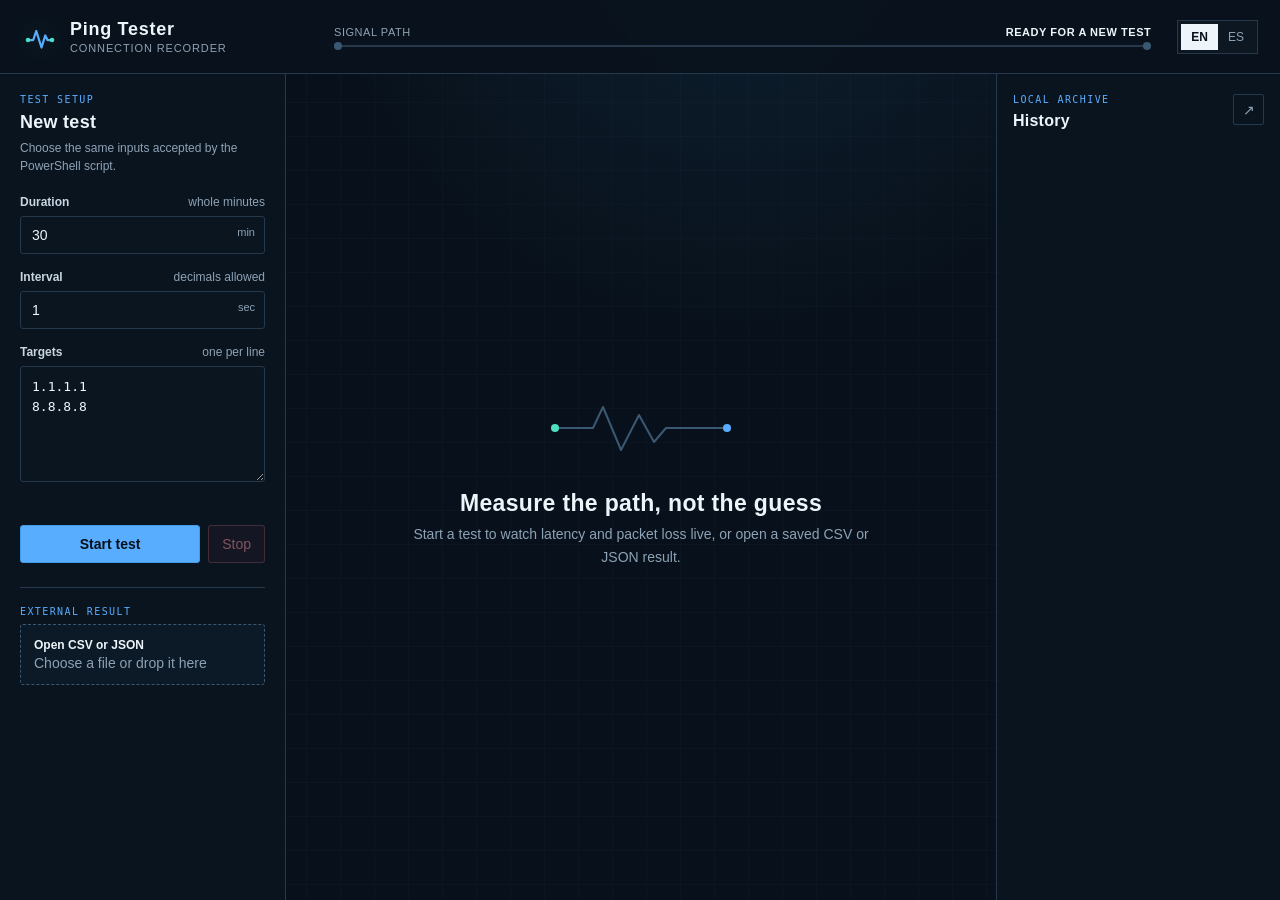
==== src/app.html @ f7e5b570 "feat: add Ping Tester desktop app" ====
<!doctype html>
<html lang="en">
<head>
<meta charset="utf-8">
<meta name="viewport" content="width=device-width,initial-scale=1">
<title>Ping Tester</title>
<style>
:root {
  color-scheme: dark;
  --ink: #08111b;
  --panel: #101c29;
  --panel-2: #142231;
  --line: #26384b;
  --line-hot: #3b5872;
  --text: #edf5fb;
  --muted: #8da2b5;
  --blue: #58adff;
  --cyan: #4fe0c1;
  --coral: #ff7180;
  --amber: #ffc66d;
  --shadow: 0 22px 60px rgba(0, 0, 0, .28);
}
* { box-sizing: border-box; }
[hidden] { display: none !important; }
html, body { height: 100%; }
body {
  margin: 0;
  overflow: hidden;
  background:
    linear-gradient(rgba(88,173,255,.028) 1px, transparent 1px),
    linear-gradient(90deg, rgba(88,173,255,.028) 1px, transparent 1px),
    radial-gradient(circle at 58% -10%, rgba(48,117,167,.16), transparent 34%),
    var(--ink);
  background-size: 34px 34px, 34px 34px, auto, auto;
  color: var(--text);
  font-family: "Segoe UI Variable Text", "Segoe UI", sans-serif;
  font-size: 14px;
}
button, input, textarea, select { font: inherit; }
button { color: inherit; }
button:focus-visible, input:focus-visible, textarea:focus-visible, select:focus-visible {
  outline: 2px solid var(--blue);
  outline-offset: 2px;
}
button:disabled, input:disabled, textarea:disabled, select:disabled { opacity: .48; cursor: not-allowed; }
.app { height: 100%; display: grid; grid-template-rows: 74px minmax(0, 1fr); }
.mast {
  position: relative;
  display: grid;
  grid-template-columns: 286px minmax(300px, 1fr) auto;
  align-items: center;
  gap: 26px;
  padding: 0 22px;
  background: rgba(10, 19, 29, .93);
  border-bottom: 1px solid var(--line);
  backdrop-filter: blur(16px);
  z-index: 10;
}
.brand { display: flex; align-items: center; gap: 12px; min-width: 0; }
.brand-mark { width: 36px; height: 36px; flex: none; filter: drop-shadow(0 0 13px rgba(79,224,193,.18)); }
.brand strong {
  display: block;
  font-family: Bahnschrift, "Segoe UI", sans-serif;
  font-size: 18px;
  font-weight: 620;
  letter-spacing: .04em;
}
.brand small { display: block; margin-top: 2px; color: var(--muted); font-size: 11px; letter-spacing: .08em; text-transform: uppercase; }
.trace-status { min-width: 0; }
.trace-copy { display: flex; justify-content: space-between; gap: 16px; margin-bottom: 7px; color: var(--muted); font-size: 11px; letter-spacing: .05em; text-transform: uppercase; }
.trace-copy strong { color: var(--text); font-weight: 600; white-space: nowrap; overflow: hidden; text-overflow: ellipsis; }
.trace-rail { position: relative; height: 2px; background: var(--line); overflow: visible; }
.trace-rail::before, .trace-rail::after { content: ""; position: absolute; top: -3px; width: 8px; height: 8px; border-radius: 50%; background: var(--line-hot); }
.trace-rail::before { left: 0; } .trace-rail::after { right: 0; }
.trace-pulse { position: absolute; z-index: 1; top: -4px; left: 0; width: 10px; height: 10px; border-radius: 50%; background: var(--cyan); box-shadow: 0 0 0 4px rgba(79,224,193,.12), 0 0 18px var(--cyan); opacity: 0; }
.running .trace-rail { background: linear-gradient(90deg, var(--blue), var(--cyan)); }
.running .trace-pulse { opacity: 1; animation: travel 2.3s cubic-bezier(.4,0,.2,1) infinite; }
.stopping .trace-pulse { background: var(--amber); box-shadow: 0 0 0 4px rgba(255,198,109,.12), 0 0 18px var(--amber); }
@keyframes travel { 0% { left: 0; transform: scale(.72); } 48% { transform: scale(1); } 100% { left: calc(100% - 10px); transform: scale(.72); } }
.language { display: flex; padding: 3px; border: 1px solid var(--line); background: #0c1722; }
.language button { border: 0; padding: 6px 10px; background: transparent; color: var(--muted); cursor: pointer; font-size: 12px; }
.language button.active { color: var(--ink); background: var(--text); font-weight: 700; }
.workspace { min-height: 0; display: grid; grid-template-columns: 286px minmax(480px, 1fr) 284px; }
.sidebar, .history { min-height: 0; overflow-y: auto; background: rgba(11,21,32,.9); }
.sidebar { border-right: 1px solid var(--line); padding: 20px; }
.history { border-left: 1px solid var(--line); padding: 20px 16px; }
.results { min-width: 0; min-height: 0; overflow-y: auto; padding: 24px; scroll-behavior: smooth; }
.eyebrow { margin: 0 0 7px; color: var(--blue); font-family: Consolas, monospace; font-size: 10px; letter-spacing: .14em; text-transform: uppercase; }
h1, h2, h3, p { margin-top: 0; }
h2 { margin-bottom: 6px; font-family: Bahnschrift, "Segoe UI", sans-serif; font-size: 18px; font-weight: 590; letter-spacing: .015em; }
.section-copy { margin-bottom: 20px; color: var(--muted); font-size: 12px; line-height: 1.5; }
.field { display: block; margin-bottom: 16px; }
.field > span { display: flex; justify-content: space-between; margin-bottom: 7px; color: #c8d6e1; font-size: 12px; }
.field em { color: var(--muted); font-style: normal; }
.field input, .field textarea, .filter-select {
  width: 100%; border: 1px solid var(--line); border-radius: 3px; background: #0a1520; color: var(--text); padding: 10px 11px;
}
.field input:hover, .field textarea:hover, .filter-select:hover { border-color: var(--line-hot); }
.field textarea { min-height: 116px; resize: vertical; line-height: 1.55; font-family: Consolas, monospace; font-size: 13px; }
.unit-input { position: relative; }
.unit-input input { padding-right: 58px; }
.unit-input b { position: absolute; right: 10px; top: 10px; color: var(--muted); font-size: 11px; font-weight: 500; pointer-events: none; }
.validation { min-height: 18px; margin: -4px 0 10px; color: var(--coral); font-size: 11px; }
.actions { display: grid; grid-template-columns: 1fr auto; gap: 8px; }
.btn { border: 1px solid var(--line); border-radius: 3px; padding: 10px 13px; background: var(--panel-2); cursor: pointer; transition: border-color .14s, background .14s, transform .14s; }
.btn:hover:not(:disabled) { border-color: var(--line-hot); background: #192b3d; }
.btn:active:not(:disabled) { transform: translateY(1px); }
.btn.primary { border-color: #3f9dec; background: var(--blue); color: #05101a; font-weight: 750; }
.btn.primary:hover:not(:disabled) { background: #76bbff; }
.btn.danger { border-color: rgba(255,113,128,.46); background: rgba(255,113,128,.09); color: #ff9aa5; }
.file-zone { margin-top: 24px; padding-top: 18px; border-top: 1px solid var(--line); }
.file-zone input { display: none; }
.file-drop { display: block; width: 100%; border: 1px dashed var(--line-hot); border-radius: 3px; padding: 13px; background: rgba(88,173,255,.035); color: var(--muted); text-align: left; cursor: pointer; }
.file-drop strong { display: block; margin-bottom: 3px; color: var(--text); font-size: 12px; }
.file-drop.over { border-color: var(--blue); background: rgba(88,173,255,.1); }
.file-drop.disabled { opacity: .45; pointer-events: none; }
.empty { min-height: calc(100vh - 123px); display: grid; place-items: center; text-align: center; }
.empty-inner { max-width: 470px; }
.empty-diagram { width: 190px; height: 72px; margin: 0 auto 24px; color: var(--line-hot); }
.empty h2 { font-size: 23px; }
.empty p { color: var(--muted); line-height: 1.6; }
.dashboard[hidden], .empty[hidden] { display: none; }
.dataset-head { display: flex; align-items: flex-end; justify-content: space-between; gap: 18px; margin-bottom: 18px; }
.dataset-title { min-width: 0; }
.dataset-title h2 { margin: 0; white-space: nowrap; overflow: hidden; text-overflow: ellipsis; }
.dataset-title p { margin: 5px 0 0; color: var(--muted); font-size: 12px; }
.live-badge { flex: none; display: inline-flex; gap: 7px; align-items: center; border: 1px solid rgba(79,224,193,.3); padding: 6px 9px; color: var(--cyan); font: 11px Consolas, monospace; text-transform: uppercase; }
.live-badge i { width: 6px; height: 6px; border-radius: 50%; background: currentColor; box-shadow: 0 0 8px currentColor; }
.metrics { display: grid; grid-template-columns: repeat(7, minmax(96px, 1fr)); border: 1px solid var(--line); background: var(--panel); box-shadow: var(--shadow); }
.metric { min-width: 0; padding: 13px 14px 14px; border-top: 2px solid transparent; border-right: 1px solid var(--line); }
.metric:last-child { border-right: 0; }
.metric.good { border-top-color: var(--cyan); } .metric.bad { border-top-color: var(--coral); }
.metric span { display: block; margin-bottom: 7px; color: var(--muted); font-size: 10px; letter-spacing: .07em; text-transform: uppercase; white-space: nowrap; overflow: hidden; text-overflow: ellipsis; }
.metric strong { display: block; font: 600 19px Bahnschrift, "Segoe UI", sans-serif; white-space: nowrap; }
.panel { margin-top: 16px; border: 1px solid var(--line); background: rgba(16,28,41,.93); box-shadow: var(--shadow); }
.panel-head { min-height: 51px; display: flex; align-items: center; justify-content: space-between; gap: 16px; padding: 10px 14px; border-bottom: 1px solid var(--line); }
.panel-head h3 { margin: 0; font-size: 13px; font-weight: 650; }
.panel-tools { display: flex; gap: 7px; align-items: center; flex-wrap: wrap; justify-content: flex-end; }
.target-filter { border: 1px solid var(--line); border-radius: 2px; padding: 5px 8px; background: transparent; color: var(--muted); cursor: pointer; font-size: 11px; }
.target-filter.active { border-color: var(--target-color, var(--blue)); color: var(--text); box-shadow: inset 0 -2px var(--target-color, var(--blue)); }
.chart-box { position: relative; height: 310px; padding: 12px 12px 8px; }
#chart { width: 100%; height: 100%; display: block; }
.chart-tip { position: absolute; z-index: 3; display: none; pointer-events: none; min-width: 150px; border: 1px solid var(--line-hot); padding: 8px 10px; background: rgba(6,14,22,.96); box-shadow: var(--shadow); font-size: 11px; line-height: 1.55; }
.chart-tip strong { color: var(--text); } .chart-tip .ok { color: var(--cyan); } .chart-tip .fail { color: var(--coral); }
.outage-list { max-height: 220px; overflow: auto; }
.outage-row { display: grid; grid-template-columns: minmax(100px, .9fr) 1.2fr 1.2fr .75fr .6fr; gap: 12px; align-items: center; padding: 9px 14px; border-bottom: 1px solid rgba(38,56,75,.72); font-size: 12px; }
.outage-row:last-child { border-bottom: 0; }
.outage-row.head { position: sticky; top: 0; z-index: 1; background: var(--panel-2); color: var(--muted); font-size: 10px; letter-spacing: .06em; text-transform: uppercase; }
.outage-row .target { font-family: Consolas, monospace; color: var(--coral); }
.no-outages { padding: 18px 14px; color: var(--muted); font-size: 12px; }
.table-filters { display: grid; grid-template-columns: 150px 130px; gap: 8px; }
.filter-select { padding: 6px 8px; font-size: 11px; }
.table-wrap { overflow-x: auto; }
table { width: 100%; border-collapse: collapse; font-size: 12px; }
th { padding: 9px 12px; background: var(--panel-2); color: var(--muted); font-size: 10px; font-weight: 600; letter-spacing: .06em; text-align: left; text-transform: uppercase; white-space: nowrap; }
td { padding: 8px 12px; border-top: 1px solid rgba(38,56,75,.68); white-space: nowrap; }
td.error-cell { max-width: 280px; overflow: hidden; color: #ff9aa5; text-overflow: ellipsis; }
.status-pill { display: inline-flex; align-items: center; gap: 6px; font-size: 10px; font-weight: 700; text-transform: uppercase; }
.status-pill::before { content: ""; width: 6px; height: 6px; border-radius: 50%; background: currentColor; }
.status-pill.ok { color: var(--cyan); } .status-pill.fail { color: var(--coral); }
.pagination { display: flex; align-items: center; justify-content: space-between; padding: 10px 12px; border-top: 1px solid var(--line); color: var(--muted); font-size: 11px; }
.pagination div { display: flex; gap: 6px; }
.pagination button { min-width: 30px; border: 1px solid var(--line); border-radius: 2px; padding: 5px 8px; background: #0a1520; cursor: pointer; }
.history-head { display: flex; align-items: flex-start; justify-content: space-between; gap: 10px; margin-bottom: 14px; }
.history-head h2 { margin: 0; font-size: 16px; }
.icon-btn { width: 31px; height: 31px; display: grid; place-items: center; flex: none; border: 1px solid var(--line); border-radius: 2px; background: transparent; color: var(--muted); cursor: pointer; }
.icon-btn:hover:not(:disabled) { color: var(--text); border-color: var(--line-hot); }
.history-list { display: grid; gap: 8px; }
.history-empty { padding: 24px 9px; border-top: 1px solid var(--line); color: var(--muted); font-size: 12px; line-height: 1.6; }
.history-item { position: relative; width: 100%; border: 1px solid var(--line); border-radius: 3px; padding: 11px 36px 11px 11px; background: rgba(16,28,41,.72); color: inherit; text-align: left; cursor: pointer; }
.history-item:hover:not(:disabled) { border-color: var(--line-hot); background: var(--panel-2); }
.history-item.active { border-color: var(--blue); box-shadow: inset 2px 0 var(--blue); }
.history-item time { display: block; margin-bottom: 7px; font: 12px Consolas, monospace; color: var(--text); }
.history-meta { display: flex; align-items: center; gap: 7px; color: var(--muted); font-size: 10px; }
.run-state { display: inline-flex; align-items: center; gap: 5px; }
.run-state::before { content: ""; width: 6px; height: 6px; border-radius: 50%; background: var(--cyan); }
.run-state.stopped::before { background: var(--amber); } .run-state.incomplete::before { background: var(--coral); }
.delete-run { position: absolute; right: 7px; top: 8px; width: 25px; height: 25px; display: grid; place-items: center; border: 0; background: transparent; color: #71889b; cursor: pointer; }
.delete-run:hover:not(:disabled) { color: var(--coral); }
.toast { position: fixed; z-index: 30; right: 18px; bottom: 18px; max-width: 430px; border: 1px solid var(--line-hot); border-left: 3px solid var(--blue); padding: 11px 14px; background: #0b1722; box-shadow: var(--shadow); transform: translateY(16px); opacity: 0; pointer-events: none; transition: .18s; }
.toast.show { transform: translateY(0); opacity: 1; } .toast.error { border-left-color: var(--coral); }
@media (max-width: 1220px) {
  .workspace { grid-template-columns: 272px minmax(440px, 1fr) 250px; }
  .metrics { grid-template-columns: repeat(4, 1fr); }
  .metric:nth-child(4) { border-right: 0; } .metric:nth-child(-n+4) { border-bottom: 1px solid var(--line); }
}
@media (max-width: 1020px) {
  body { overflow: auto; }
  .app { height: auto; min-height: 100%; }
  .mast { grid-template-columns: 250px 1fr auto; }
  .workspace { grid-template-columns: 265px minmax(0, 1fr); }
  .history { grid-column: 1 / -1; border-left: 0; border-top: 1px solid var(--line); overflow: visible; }
  .history-list { grid-template-columns: repeat(auto-fill, minmax(210px, 1fr)); }
  .results, .sidebar { overflow: visible; }
}
@media (prefers-reduced-motion: reduce) { *, *::before, *::after { animation-duration: .001ms !important; animation-iteration-count: 1 !important; scroll-behavior: auto !important; transition-duration: .001ms !important; } }
</style>
</head>
<body>
<div class="app" id="app">
  <header class="mast">
    <div class="brand">
      <svg class="brand-mark" viewBox="0 0 48 48" aria-hidden="true">
        <path d="M8 28h7l4-12 7 22 5-16 3 6h6" fill="none" stroke="#58adff" stroke-width="3" stroke-linecap="round" stroke-linejoin="round"/>
        <circle cx="8" cy="28" r="3" fill="#4fe0c1"/><circle cx="40" cy="28" r="3" fill="#4fe0c1"/>
      </svg>
      <div><strong>Ping Tester</strong><small data-i18n="brandTag">Connection recorder</small></div>
    </div>
    <div class="trace-status">
      <div class="trace-copy"><span data-i18n="signalPath">Signal path</span><strong id="mastStatus">Ready for a new test</strong></div>
      <div class="trace-rail"><i class="trace-pulse"></i></div>
    </div>
    <div class="language" role="group" aria-label="Language">
      <button type="button" data-lang="en" class="active">EN</button><button type="button" data-lang="es">ES</button>
    </div>
  </header>

  <div class="workspace">
    <aside class="sidebar">
      <p class="eyebrow" data-i18n="configureEyebrow">Test setup</p>
      <h2 data-i18n="newTest">New test</h2>
      <p class="section-copy" data-i18n="setupHelp">Choose the same inputs accepted by the PowerShell script.</p>
      <form id="runForm" novalidate>
        <label class="field"><span><b data-i18n="duration">Duration</b><em data-i18n="wholeMinutes">whole minutes</em></span><div class="unit-input"><input id="duration" type="number" min="1" step="1" value="30"><b data-i18n="minUnit">min</b></div></label>
        <label class="field"><span><b data-i18n="interval">Interval</b><em data-i18n="decimalsAllowed">decimals allowed</em></span><div class="unit-input"><input id="interval" inputmode="decimal" value="1"><b data-i18n="secUnit">sec</b></div></label>
        <label class="field"><span><b data-i18n="targets">Targets</b><em data-i18n="onePerLine">one per line</em></span><textarea id="targets" spellcheck="false">1.1.1.1&#10;8.8.8.8</textarea></label>
        <div class="validation" id="validation" role="alert"></div>
        <div class="actions">
          <button class="btn primary" id="startButton" type="submit" data-i18n="startTest">Start test</button>
          <button class="btn danger" id="stopButton" type="button" disabled data-i18n="stop">Stop</button>
        </div>
      </form>
      <div class="file-zone">
        <p class="eyebrow" data-i18n="externalEyebrow">External result</p>
        <input id="fileInput" type="file" accept=".csv,.json">
        <button type="button" class="file-drop" id="fileDrop">
          <strong data-i18n="openResult">Open CSV or JSON</strong>
          <span data-i18n="dropHint">Choose a file or drop it here</span>
        </button>
      </div>
    </aside>

    <main class="results">
      <section class="empty" id="emptyState">
        <div class="empty-inner">
          <svg class="empty-diagram" viewBox="0 0 190 72" aria-hidden="true">
            <path d="M9 37h38l10-21 18 43 18-35 15 27 12-14h61" fill="none" stroke="currentColor" stroke-width="2" stroke-linecap="round" stroke-linejoin="round"/>
            <circle cx="9" cy="37" r="4" fill="#4fe0c1"/><circle cx="181" cy="37" r="4" fill="#58adff"/>
          </svg>
          <h2 data-i18n="emptyTitle">Measure the path, not the guess</h2>
          <p data-i18n="emptyCopy">Start a test to watch latency and packet loss live, or open a saved CSV or JSON result.</p>
        </div>
      </section>

      <section class="dashboard" id="dashboard" hidden>
        <div class="dataset-head">
          <div class="dataset-title"><p class="eyebrow" id="sourceEyebrow">Live measurement</p><h2 id="datasetName">Current test</h2><p id="datasetDetail"></p></div>
          <div class="live-badge" id="liveBadge" hidden><i></i><span data-i18n="live">Live</span></div>
        </div>
        <div class="metrics" id="metrics"></div>

        <section class="panel">
          <div class="panel-head"><h3 data-i18n="latencyTimeline">Latency timeline</h3><div class="panel-tools" id="chartTargets"></div></div>
          <div class="chart-box" id="chartBox"><canvas id="chart"></canvas><div class="chart-tip" id="chartTip"></div></div>
        </section>

        <section class="panel">
          <div class="panel-head"><h3 data-i18n="outagesByTarget">Outages by target</h3><span id="outageCount" class="eyebrow"></span></div>
          <div class="outage-list" id="outageList"></div>
        </section>

        <section class="panel">
          <div class="panel-head">
            <h3 data-i18n="pingSamples">Ping samples</h3>
            <div class="table-filters">
              <select class="filter-select" id="tableTarget" aria-label="Target filter"></select>
              <select class="filter-select" id="tableStatus" aria-label="Status filter"><option value="all" data-i18n="allStates">All states</option><option value="ok" data-i18n="successful">Successful</option><option value="fail" data-i18n="failed">Failed</option></select>
            </div>
          </div>
          <div class="table-wrap"><table><thead><tr><th data-i18n="time">Time</th><th data-i18n="target">Target</th><th data-i18n="status">Status</th><th data-i18n="latency">Latency</th><th data-i18n="error">Error</th></tr></thead><tbody id="sampleRows"></tbody></table></div>
          <div class="pagination"><span id="pageSummary"></span><div><button id="prevPage" type="button" aria-label="Previous page">←</button><button id="nextPage" type="button" aria-label="Next page">→</button></div></div>
        </section>
      </section>
    </main>

    <aside class="history">
      <div class="history-head"><div><p class="eyebrow" data-i18n="archiveEyebrow">Local archive</p><h2 data-i18n="history">History</h2></div><button class="icon-btn" id="openFolder" type="button" title="Open results folder" aria-label="Open results folder">↗</button></div>
      <div class="history-list" id="historyList"></div>
    </aside>
  </div>
</div>
<div class="toast" id="toast" role="status"></div>

<script>
'use strict';
const I18N = {
  en: {
    brandTag:'Connection recorder', signalPath:'Signal path', ready:'Ready for a new test', running:'Testing {targets}', stopping:'Stopping safely…', completed:'Test completed', stopped:'Test stopped', incomplete:'Test incomplete',
    configureEyebrow:'Test setup', newTest:'New test', setupHelp:'Choose the same inputs accepted by the PowerShell script.', duration:'Duration', wholeMinutes:'whole minutes', minUnit:'min', interval:'Interval', decimalsAllowed:'decimals allowed', secUnit:'sec', targets:'Targets', onePerLine:'one per line', startTest:'Start test', stop:'Stop',
    externalEyebrow:'External result', openResult:'Open CSV or JSON', dropHint:'Choose a file or drop it here', emptyTitle:'Measure the path, not the guess', emptyCopy:'Start a test to watch latency and packet loss live, or open a saved CSV or JSON result.',
    liveMeasurement:'Live measurement', savedRun:'Saved run', externalFile:'External file', currentTest:'Current test', live:'Live', latencyTimeline:'Latency timeline', outagesByTarget:'Outages by target', pingSamples:'Ping samples',
    allTargets:'All targets', allStates:'All states', successful:'Successful', failed:'Failed', time:'Time', target:'Target', status:'Status', latency:'Latency', error:'Error', ok:'OK', fail:'Failed',
    samples:'Samples', packetLoss:'Packet loss', average:'Average', minimum:'Minimum', maximum:'Maximum', outages:'Outages', elapsed:'Elapsed',
    noOutages:'No outage has reached two consecutive failures for the same target.', outageTarget:'Target', outageStart:'Start', outageEnd:'Last failure', outageDuration:'Duration', failedPings:'Failed pings',
    page:'Page {page} of {pages}', rows:'{from}–{to} of {total}', archiveEyebrow:'Local archive', history:'History', historyEmpty:'No local tests yet. Completed and recoverable runs will appear here.', openFolder:'Open results folder',
    stateCompleted:'Completed', stateStopped:'Stopped', stateIncomplete:'Incomplete', deleteRun:'Delete run', confirmDelete:'Move this run’s CSV and JSON files to the Recycle Bin?',
    validationDuration:'Enter a positive whole number of minutes.', validationInterval:'Enter a positive interval in seconds.', validationTargets:'Enter at least one target, one per line.', validationTargetWhitespace:'Targets cannot contain spaces.',
    fileType:'Choose a CSV or JSON file.', fileRead:'This result file could not be read.', emptyFile:'The file contains no valid ping samples.', busyHistory:'Finish or stop the current test before opening history.',
    operationFailed:'The operation could not be completed.', unknownAction:'The application received an unknown command.', testFailed:'The test ended before producing complete results.', noResponse:'No response / timeout', statusCode:'Status code {code}',
    loadedSamples:'{count} samples · {targets} targets', justNow:'just now', durationSeconds:'{value}s', durationMinutes:'{value}m {seconds}s'
  },
  es: {
    brandTag:'Registro de conexión', signalPath:'Ruta de señal', ready:'Lista para una nueva prueba', running:'Probando {targets}', stopping:'Deteniendo de forma segura…', completed:'Prueba completada', stopped:'Prueba detenida', incomplete:'Prueba incompleta',
    configureEyebrow:'Configuración', newTest:'Nueva prueba', setupHelp:'Elige los mismos parámetros que acepta el script de PowerShell.', duration:'Duración', wholeMinutes:'minutos enteros', minUnit:'min', interval:'Intervalo', decimalsAllowed:'admite decimales', secUnit:'s', targets:'Destinos', onePerLine:'uno por línea', startTest:'Iniciar prueba', stop:'Detener',
    externalEyebrow:'Resultado externo', openResult:'Abrir CSV o JSON', dropHint:'Elige un fichero o arrástralo aquí', emptyTitle:'Mide la ruta, no la intuición', emptyCopy:'Inicia una prueba para observar latencia y pérdida en vivo, o abre un resultado CSV o JSON guardado.',
    liveMeasurement:'Medición en vivo', savedRun:'Ejecución guardada', externalFile:'Fichero externo', currentTest:'Prueba actual', live:'En vivo', latencyTimeline:'Evolución de latencia', outagesByTarget:'Cortes por destino', pingSamples:'Muestras de ping',
    allTargets:'Todos los destinos', allStates:'Todos los estados', successful:'Correctos', failed:'Fallidos', time:'Hora', target:'Destino', status:'Estado', latency:'Latencia', error:'Error', ok:'OK', fail:'Fallo',
    samples:'Muestras', packetLoss:'Pérdida', average:'Media', minimum:'Mínima', maximum:'Máxima', outages:'Cortes', elapsed:'Transcurrido',
    noOutages:'Ningún corte ha alcanzado dos fallos consecutivos para el mismo destino.', outageTarget:'Destino', outageStart:'Inicio', outageEnd:'Último fallo', outageDuration:'Duración', failedPings:'Pings fallidos',
    page:'Página {page} de {pages}', rows:'{from}–{to} de {total}', archiveEyebrow:'Archivo local', history:'Histórico', historyEmpty:'Todavía no hay pruebas locales. Aquí aparecerán las ejecuciones completadas y recuperables.', openFolder:'Abrir carpeta de resultados',
    stateCompleted:'Completada', stateStopped:'Detenida', stateIncomplete:'Incompleta', deleteRun:'Eliminar ejecución', confirmDelete:'¿Mover los CSV y JSON de esta ejecución a la Papelera?',
    validationDuration:'Introduce un número entero positivo de minutos.', validationInterval:'Introduce un intervalo positivo en segundos.', validationTargets:'Introduce al menos un destino, uno por línea.', validationTargetWhitespace:'Los destinos no pueden contener espacios.',
    fileType:'Elige un fichero CSV o JSON.', fileRead:'No se pudo leer este fichero de resultados.', emptyFile:'El fichero no contiene muestras de ping válidas.', busyHistory:'Termina o detén la prueba actual antes de abrir el histórico.',
    operationFailed:'No se pudo completar la operación.', unknownAction:'La aplicación recibió una orden desconocida.', testFailed:'La prueba terminó sin producir resultados completos.', noResponse:'Sin respuesta / timeout', statusCode:'Código de estado {code}',
    loadedSamples:'{count} muestras · {targets} destinos', justNow:'ahora', durationSeconds:'{value}s', durationMinutes:'{value}min {seconds}s'
  }
};
const palette = ['#58adff','#ffc66d','#b890ff','#4fe0c1','#ff8fb7','#7dd7ff','#a8d36d','#ff9d66'];
const state = { lang:'en', running:false, stopping:false, records:[], history:[], source:null, sourceId:null, sourceName:'', chartTargets:new Set(), knownChartTargets:new Set(), tableTarget:'all', tableStatus:'all', page:1, pageSize:100 };
const $ = id => document.getElementById(id);
const app = $('app'), form = $('runForm'), durationInput = $('duration'), intervalInput = $('interval'), targetsInput = $('targets'), validation = $('validation');
const startButton = $('startButton'), stopButton = $('stopButton'), fileDrop = $('fileDrop'), fileInput = $('fileInput'), dashboard = $('dashboard'), emptyState = $('emptyState');
const chart = $('chart'), chartBox = $('chartBox'), chartTip = $('chartTip');
let chartPoints = [], renderQueued = false, toastTimer;
function t(key, vars={}) { let value = I18N[state.lang][key] ?? I18N.en[key] ?? key; for (const [name,replacement] of Object.entries(vars)) value = value.replaceAll(`{${name}}`, replacement); return value; }
function locale() { return state.lang === 'es' ? 'es-ES' : 'en-US'; }
function host(action, payload={}) { if (window.chrome?.webview) window.chrome.webview.postMessage({action,payload}); }
function escapeHtml(value) { return String(value ?? '').replace(/[&<>'"]/g, char => ({'&':'&amp;','<':'&lt;','>':'&gt;',"'":'&#39;','"':'&quot;'}[char])); }
function formatDate(value, includeDate=true) { const date = value instanceof Date ? value : new Date(value); if (Number.isNaN(date.getTime())) return '—'; return new Intl.DateTimeFormat(locale(), includeDate ? {dateStyle:'short',timeStyle:'medium'} : {timeStyle:'medium'}).format(date); }
function formatNumber(value, digits=0) { return new Intl.NumberFormat(locale(), {minimumFractionDigits:digits,maximumFractionDigits:digits}).format(value); }
function formatDuration(ms) { const seconds = Math.max(0, Math.round(ms/1000)); if (seconds < 60) return t('durationSeconds',{value:formatNumber(seconds)}); return t('durationMinutes',{value:formatNumber(Math.floor(seconds/60)),seconds:formatNumber(seconds%60)}); }
function localizedError(message) { if (!message) return ''; if (/^Sin respuesta\s*\/\s*timeout$/i.test(message) || /^No response\s*\/\s*timeout$/i.test(message)) return t('noResponse'); const match = /^StatusCode\s+(\d+)$/i.exec(message) || /^Status code\s+(\d+)$/i.exec(message) || /^Código de estado\s+(\d+)$/i.exec(message); return match ? t('statusCode',{code:match[1]}) : message; }
function setLanguage(lang, persist=true) { state.lang = lang === 'es' ? 'es' : 'en'; document.documentElement.lang = state.lang; document.querySelectorAll('[data-lang]').forEach(button => button.classList.toggle('active', button.dataset.lang === state.lang)); document.querySelectorAll('[data-i18n]').forEach(element => { const key=element.dataset.i18n; if (I18N[state.lang][key]) element.textContent=t(key); }); $('openFolder').title=t('openFolder'); $('openFolder').setAttribute('aria-label',t('openFolder')); if (persist) host('setLanguage',{language:state.lang}); updateRunChrome(); renderHistory(); if (state.records.length) renderAll(); }
function toast(message, error=false) { clearTimeout(toastTimer); const element=$('toast'); element.textContent=message; element.className='toast show'+(error?' error':''); toastTimer=setTimeout(()=>element.className='toast',4200); }
function parseParameters() { validation.textContent=''; const duration=Number(durationInput.value); const interval=Number(intervalInput.value.trim().replace(',','.')); const targets=targetsInput.value.split(/\r?\n/).map(value=>value.trim()).filter(Boolean).filter((value,index,list)=>list.findIndex(item=>item.toLowerCase()===value.toLowerCase())===index); if (!Number.isInteger(duration)||duration<=0) throw new Error(t('validationDuration')); if (!Number.isFinite(interval)||interval<=0) throw new Error(t('validationInterval')); if (!targets.length) throw new Error(t('validationTargets')); if (targets.some(target=>/\s/.test(target))) throw new Error(t('validationTargetWhitespace')); return {durationMinutes:duration,intervalSeconds:interval,targets}; }
function setRunning(running, stopping=false) { state.running=running; state.stopping=stopping; app.classList.toggle('running',running); app.classList.toggle('stopping',stopping); startButton.disabled=running; stopButton.disabled=!running||stopping; durationInput.disabled=running; intervalInput.disabled=running; targetsInput.disabled=running; fileDrop.classList.toggle('disabled',running); fileInput.disabled=running; document.querySelectorAll('.history-item,.delete-run').forEach(element=>element.disabled=running); updateRunChrome(); }
function updateRunChrome() { const status=$('mastStatus'); if (state.stopping) status.textContent=t('stopping'); else if (state.running) status.textContent=t('running',{targets:String(new Set(state.records.map(record=>record.target)).size||targetsInput.value.split(/\r?\n/).filter(Boolean).length)}); else status.textContent=state.source==='live-finished' ? t(state.lastRunState==='Stopped'?'stopped':state.lastRunState==='Incomplete'?'incomplete':'completed') : t('ready'); $('liveBadge').hidden=!state.running; }
function normalizeRows(rows) { const list=Array.isArray(rows)?rows:[rows]; return list.map(row=>{ const rawTime=row.timestamp??row.Timestamp; const time=new Date(typeof rawTime==='string'?rawTime.replace(' ','T'):rawTime); const latencyRaw=row.latencyMs??row.LatencyMs??row.latency; const successRaw=row.success??row.Success; return {timestamp:time,target:String(row.target??row.Target??''),success:successRaw===true||String(successRaw).toLowerCase()==='true',latencyMs:latencyRaw===''||latencyRaw==null?null:Number(latencyRaw),errorMessage:String(row.errorMessage??row.ErrorMessage??row.error??'')}; }).filter(row=>!Number.isNaN(row.timestamp.getTime())&&row.target).sort((a,b)=>a.timestamp-b.timestamp); }
function showDataset(source,name,records,id=null) { state.source=source; state.sourceId=id; state.sourceName=name; state.records=normalizeRows(records); state.knownChartTargets=new Set(state.records.map(record=>record.target)); state.chartTargets=new Set(state.knownChartTargets); state.tableTarget='all'; state.tableStatus='all'; state.page=1; dashboard.hidden=false; emptyState.hidden=true; renderAll(); }
function appendLiveRecords(rows) {
  const records = normalizeRows(rows);
  for (const record of records) {
    if (!state.knownChartTargets.has(record.target)) {
      state.knownChartTargets.add(record.target);
      state.chartTargets.add(record.target);
    }
  }
  state.records.push(...records);
  state.records.sort((a,b) => a.timestamp - b.timestamp);
}
function renderAll() { renderHeader(); renderMetrics(); renderTargetControls(); drawChart(); renderOutages(); renderTableControls(); renderTable(); }
function queueRender() { if(renderQueued)return; renderQueued=true; requestAnimationFrame(()=>{renderQueued=false;renderAll();}); }
function renderHeader() { const sourceKey=state.source==='live'||state.source==='live-finished'?'liveMeasurement':state.source==='history'?'savedRun':'externalFile'; $('sourceEyebrow').textContent=t(sourceKey); $('datasetName').textContent=state.sourceName||t('currentTest'); const targets=new Set(state.records.map(record=>record.target)).size; $('datasetDetail').textContent=t('loadedSamples',{count:formatNumber(state.records.length),targets:formatNumber(targets)}); }
function metricsData() { const records=state.records,total=records.length,failures=records.filter(record=>!record.success).length,latencies=records.filter(record=>record.success&&Number.isFinite(record.latencyMs)).map(record=>record.latencyMs); const avg=latencies.length?latencies.reduce((sum,value)=>sum+value,0)/latencies.length:0; const first=records[0]?.timestamp,last=records.at(-1)?.timestamp; return {total,failures,loss:total?failures*100/total:0,avg,min:latencies.length?Math.min(...latencies):0,max:latencies.length?Math.max(...latencies):0,outages:findOutages(records),elapsed:first&&last?last-first:0}; }
function renderMetrics() { const m=metricsData(); const cards=[['samples',formatNumber(m.total),''],['packetLoss',formatNumber(m.loss,2)+'%',m.loss?'bad':'good'],['average',formatNumber(m.avg,1)+' ms',''],['minimum',formatNumber(m.min,1)+' ms',''],['maximum',formatNumber(m.max,1)+' ms',''],['outages',formatNumber(m.outages.length),m.outages.length?'bad':'good'],['elapsed',formatDuration(m.elapsed),'']]; $('metrics').innerHTML=cards.map(([label,value,kind])=>`<div class="metric ${kind}"><span>${escapeHtml(t(label))}</span><strong>${escapeHtml(value)}</strong></div>`).join(''); }
function findOutages(records) { const result=[]; const byTarget=Map.groupBy(records,record=>record.target); for(const [target,items] of byTarget){ let current=[]; const flush=()=>{if(current.length>=2)result.push({target,start:current[0].timestamp,end:current.at(-1).timestamp,count:current.length});current=[];}; for(const record of items){ if(record.success)flush(); else current.push(record); } flush(); } return result.sort((a,b)=>b.start-a.start); }
function renderTargetControls() { const targets=[...new Set(state.records.map(record=>record.target))]; const box=$('chartTargets'); box.innerHTML=targets.map((target,index)=>`<button type="button" class="target-filter ${state.chartTargets.has(target)?'active':''}" data-target="${escapeHtml(target)}" style="--target-color:${palette[index%palette.length]}">${escapeHtml(target)}</button>`).join(''); box.querySelectorAll('button').forEach(button=>button.addEventListener('click',()=>{ const target=button.dataset.target; state.chartTargets.has(target)?state.chartTargets.delete(target):state.chartTargets.add(target); button.classList.toggle('active',state.chartTargets.has(target)); drawChart(); })); }
function drawChart() { const rect=chartBox.getBoundingClientRect(),width=Math.max(420,Math.floor(rect.width-24)),height=Math.max(230,Math.floor(rect.height-20)),dpr=window.devicePixelRatio||1; chart.width=width*dpr;chart.height=height*dpr;chart.style.width=width+'px';chart.style.height=height+'px'; const ctx=chart.getContext('2d');ctx.setTransform(dpr,0,0,dpr,0,0);ctx.clearRect(0,0,width,height); const records=state.records.filter(record=>state.chartTargets.has(record.target)); chartPoints=[]; if(!records.length){ctx.fillStyle='#8da2b5';ctx.font='12px Segoe UI';ctx.fillText(t('allTargets'),18,28);return;} const pad={l:47,r:16,t:16,b:29},w=width-pad.l-pad.r,h=height-pad.t-pad.b,t0=records[0].timestamp.getTime(),t1=records.at(-1).timestamp.getTime(),span=Math.max(1,t1-t0); const good=records.filter(record=>record.success&&Number.isFinite(record.latencyMs)); const maxLatency=Math.max(50,...good.map(record=>record.latencyMs),1); const x=record=>pad.l+((record.timestamp-t0)/span)*w,y=value=>pad.t+h-(Math.min(value,maxLatency)/maxLatency)*h; ctx.font='10px Consolas'; for(let i=0;i<=4;i++){const value=maxLatency*i/4,yy=pad.t+h-h*i/4;ctx.strokeStyle='#1d3042';ctx.lineWidth=1;ctx.beginPath();ctx.moveTo(pad.l,yy);ctx.lineTo(pad.l+w,yy);ctx.stroke();ctx.fillStyle='#7890a3';ctx.fillText(formatNumber(value)+'ms',3,yy+3);} const targets=[...new Set(state.records.map(record=>record.target))]; for(const target of targets){ if(!state.chartTargets.has(target))continue; const color=palette[targets.indexOf(target)%palette.length],items=records.filter(record=>record.target===target);ctx.strokeStyle=color;ctx.lineWidth=1.7;ctx.beginPath();let drawing=false; for(const record of items){const xx=x(record); if(record.success&&Number.isFinite(record.latencyMs)){const yy=y(record.latencyMs); if(!drawing){ctx.moveTo(xx,yy);drawing=true;}else ctx.lineTo(xx,yy);chartPoints.push({x:xx,y:yy,record,color});}else{drawing=false;ctx.stroke();ctx.beginPath();const yy=pad.t+h-3;ctx.fillStyle='#ff7180';ctx.beginPath();ctx.moveTo(xx,yy-5);ctx.lineTo(xx+4,yy);ctx.lineTo(xx,yy+5);ctx.lineTo(xx-4,yy);ctx.closePath();ctx.fill();ctx.beginPath();chartPoints.push({x:xx,y:yy,record,color:'#ff7180'});} }ctx.stroke();} ctx.fillStyle='#7890a3';ctx.font='10px Consolas';ctx.fillText(formatDate(new Date(t0),false),pad.l,height-7);const right=formatDate(new Date(t1),false);ctx.fillText(right,width-pad.r-ctx.measureText(right).width,height-7); }
function renderOutages() { const outages=findOutages(state.records); $('outageCount').textContent=String(outages.length); if(!outages.length){$('outageList').innerHTML=`<div class="no-outages">${escapeHtml(t('noOutages'))}</div>`;return;} $('outageList').innerHTML=`<div class="outage-row head"><span>${t('outageTarget')}</span><span>${t('outageStart')}</span><span>${t('outageEnd')}</span><span>${t('outageDuration')}</span><span>${t('failedPings')}</span></div>`+outages.map(outage=>`<div class="outage-row"><span class="target">${escapeHtml(outage.target)}</span><span>${escapeHtml(formatDate(outage.start))}</span><span>${escapeHtml(formatDate(outage.end))}</span><span>${escapeHtml(formatDuration(outage.end-outage.start))}</span><span>${formatNumber(outage.count)}</span></div>`).join(''); }
function renderTableControls() { const targets=[...new Set(state.records.map(record=>record.target))]; const select=$('tableTarget'); select.innerHTML=`<option value="all">${escapeHtml(t('allTargets'))}</option>`+targets.map(target=>`<option value="${escapeHtml(target)}">${escapeHtml(target)}</option>`).join(''); select.value=targets.includes(state.tableTarget)?state.tableTarget:'all'; $('tableStatus').value=state.tableStatus; }
function filteredTableRecords() { return [...state.records].reverse().filter(record=>(state.tableTarget==='all'||record.target===state.tableTarget)&&(state.tableStatus==='all'||(state.tableStatus==='ok'&&record.success)||(state.tableStatus==='fail'&&!record.success))); }
function renderTable() { const records=filteredTableRecords(),pages=Math.max(1,Math.ceil(records.length/state.pageSize));state.page=Math.min(Math.max(1,state.page),pages);const from=(state.page-1)*state.pageSize,to=Math.min(records.length,from+state.pageSize),slice=records.slice(from,to); $('sampleRows').innerHTML=slice.map(record=>`<tr><td>${escapeHtml(formatDate(record.timestamp))}</td><td><code>${escapeHtml(record.target)}</code></td><td><span class="status-pill ${record.success?'ok':'fail'}">${escapeHtml(record.success?t('ok'):t('fail'))}</span></td><td>${record.latencyMs==null?'—':escapeHtml(formatNumber(record.latencyMs,1)+' ms')}</td><td class="error-cell" title="${escapeHtml(localizedError(record.errorMessage))}">${escapeHtml(localizedError(record.errorMessage)||'—')}</td></tr>`).join(''); $('pageSummary').textContent=records.length?t('rows',{from:formatNumber(from+1),to:formatNumber(to),total:formatNumber(records.length)})+' · '+t('page',{page:formatNumber(state.page),pages:formatNumber(pages)}):t('rows',{from:'0',to:'0',total:'0'}); $('prevPage').disabled=state.page<=1;$('nextPage').disabled=state.page>=pages; }
function renderHistory() { const box=$('historyList'); if(!state.history.length){box.innerHTML=`<div class="history-empty">${escapeHtml(t('historyEmpty'))}</div>`;return;} box.innerHTML=state.history.map(item=>{const stateKey=item.state==='Stopped'?'stateStopped':item.state==='Incomplete'?'stateIncomplete':'stateCompleted',stateClass=item.state==='Stopped'?'stopped':item.state==='Incomplete'?'incomplete':'completed';return `<button type="button" class="history-item ${state.sourceId===item.id?'active':''}" data-id="${escapeHtml(item.id)}" ${state.running?'disabled':''}><time>${escapeHtml(formatDate(item.timestamp))}</time><span class="history-meta"><span class="run-state ${stateClass}">${escapeHtml(t(stateKey))}</span><span>·</span><span>${formatNumber(item.samples)} ${escapeHtml(t('samples').toLowerCase())}</span><span>·</span><span>${formatNumber(item.lossPercent,1)}%</span></span><span class="delete-run" role="button" tabindex="0" data-delete="${escapeHtml(item.id)}" title="${escapeHtml(t('deleteRun'))}">×</span></button>`;}).join(''); box.querySelectorAll('.history-item').forEach(button=>button.addEventListener('click',event=>{if(state.running){toast(t('busyHistory'),true);return;}if(event.target.closest('[data-delete]'))return;host('loadHistory',{id:button.dataset.id});})); box.querySelectorAll('[data-delete]').forEach(button=>{const remove=event=>{event.stopPropagation();if(state.running)return;if(confirm(t('confirmDelete')))host('deleteHistory',{id:button.dataset.delete});};button.addEventListener('click',remove);button.addEventListener('keydown',event=>{if(event.key==='Enter'||event.key===' '){event.preventDefault();remove(event);}});}); }
function parseCsv(text) { const rows=[];let row=[],cell='',quoted=false;for(let i=0;i<text.length;i++){const c=text[i];if(quoted){if(c==='"'&&text[i+1]==='"'){cell+='"';i++;}else if(c==='"')quoted=false;else cell+=c;continue;}if(c==='"'&&!cell)quoted=true;else if(c===','){row.push(cell);cell='';}else if(c==='\n'){row.push(cell.replace(/\r$/,''));if(row.some(Boolean))rows.push(row);row=[];cell='';}else cell+=c;}if(cell||row.length){row.push(cell);rows.push(row);}if(!rows.length)return[];const headers=rows[0].map(value=>value.trim().replace(/^\uFEFF/,''));return rows.slice(1).map(values=>Object.fromEntries(headers.map((header,index)=>[header,(values[index]??'').trim()]))); }
async function openExternal(file) { if(state.running){toast(t('busyHistory'),true);return;} const extension=file.name.toLowerCase().split('.').pop();if(!['csv','json'].includes(extension)){toast(t('fileType'),true);return;} try{const text=await file.text();let rows=extension==='json'?JSON.parse(text.replace(/^\uFEFF/,'')):parseCsv(text);const normalized=normalizeRows(rows);if(!normalized.length)throw new Error(t('emptyFile'));validation.textContent='';showDataset('external',file.name,normalized);renderHistory();}catch(error){toast(error.message===t('emptyFile')?error.message:t('fileRead')+' '+error.message,true);} }
form.addEventListener('submit',event=>{event.preventDefault();try{const parameters=parseParameters();showDataset('live',t('currentTest'),[]);setRunning(true);host('start',parameters);}catch(error){validation.textContent=error.message;}});
stopButton.addEventListener('click',()=>{if(!state.running||state.stopping)return;setRunning(true,true);host('stop');});
document.querySelectorAll('[data-lang]').forEach(button=>button.addEventListener('click',()=>setLanguage(button.dataset.lang)));
fileDrop.addEventListener('click',()=>{if(!state.running)fileInput.click();});fileInput.addEventListener('change',()=>{if(fileInput.files[0])openExternal(fileInput.files[0]);fileInput.value='';});
for(const eventName of ['dragenter','dragover'])fileDrop.addEventListener(eventName,event=>{event.preventDefault();if(!state.running)fileDrop.classList.add('over');});for(const eventName of ['dragleave','drop'])fileDrop.addEventListener(eventName,event=>{event.preventDefault();fileDrop.classList.remove('over');});fileDrop.addEventListener('drop',event=>{if(event.dataTransfer.files[0])openExternal(event.dataTransfer.files[0]);});
$('openFolder').addEventListener('click',()=>host('openResults'));$('tableTarget').addEventListener('change',event=>{state.tableTarget=event.target.value;state.page=1;renderTable();});$('tableStatus').addEventListener('change',event=>{state.tableStatus=event.target.value;state.page=1;renderTable();});$('prevPage').addEventListener('click',()=>{state.page--;renderTable();});$('nextPage').addEventListener('click',()=>{state.page++;renderTable();});
chart.addEventListener('mousemove',event=>{if(!chartPoints.length){chartTip.style.display='none';return;}const rect=chart.getBoundingClientRect(),x=event.clientX-rect.left,y=event.clientY-rect.top;let nearest=null,distance=Infinity;for(const point of chartPoints){const d=Math.hypot(point.x-x,point.y-y);if(d<distance){distance=d;nearest=point;}}if(!nearest||distance>18){chartTip.style.display='none';return;}const record=nearest.record;chartTip.innerHTML=`<strong>${escapeHtml(record.target)}</strong><br>${escapeHtml(formatDate(record.timestamp))}<br><span class="${record.success?'ok':'fail'}">${escapeHtml(record.success?(formatNumber(record.latencyMs,1)+' ms'):localizedError(record.errorMessage)||t('fail'))}</span>`;chartTip.style.display='block';const left=Math.min(rect.width-175,Math.max(8,nearest.x+14)),top=Math.min(rect.height-78,Math.max(8,nearest.y-34));chartTip.style.left=left+'px';chartTip.style.top=top+'px';});chart.addEventListener('mouseleave',()=>chartTip.style.display='none');
new ResizeObserver(()=>{if(state.records.length)drawChart();}).observe(chartBox);
if(window.chrome?.webview){window.chrome.webview.addEventListener('message',event=>{const message=event.data;switch(message.type){case'bootstrap':_bootstrap(message);break;case'runStarted':setRunning(true);break;case'runRecords':appendLiveRecords(message.records);queueRender();updateRunChrome();break;case'runStopping':setRunning(true,true);break;case'runFinished':state.lastRunState=message.outcome.state;state.source='live-finished';state.history=message.history||[];setRunning(false);renderHistory();renderAll();if(message.outcome.state==='Incomplete')toast(t('testFailed')+(message.outcome.error?' '+message.outcome.error:''),true);break;case'dataset':showDataset('history',message.id,message.records,message.id);renderHistory();break;case'history':state.history=message.history||[];if(state.sourceId&&!state.history.some(item=>item.id===state.sourceId)){state.sourceId=null;state.records=[];dashboard.hidden=true;emptyState.hidden=false;}renderHistory();break;case'error':toast(t(message.code)||t('operationFailed')+(message.detail?' '+message.detail:''),true);if(state.running)setRunning(false);break;}});}
function _bootstrap(message){state.history=message.history||[];durationInput.value=message.settings.durationMinutes;intervalInput.value=message.settings.intervalSeconds;targetsInput.value=(message.settings.targets||[]).join('\n');setLanguage(message.settings.language||'en',false);renderHistory();}
host('ready');
</script>
</body>
</html>
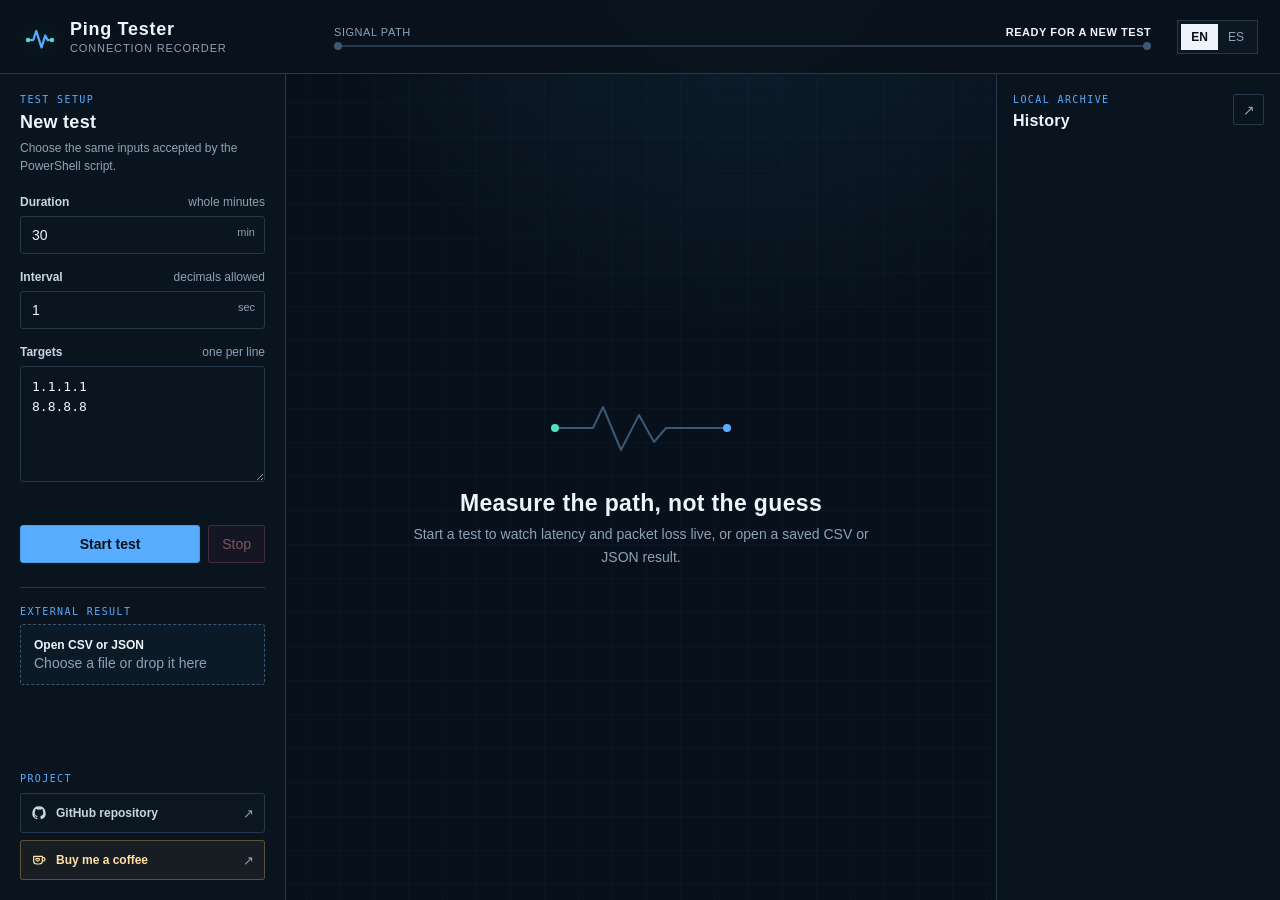
==== commit 4a9d1c43: "fix: added github button + ko-fi button" ====
--- a/src/app.html
+++ b/src/app.html
@@ -82,7 +82,7 @@
 .language button.active { color: var(--ink); background: var(--text); font-weight: 700; }
 .workspace { min-height: 0; display: grid; grid-template-columns: 286px minmax(480px, 1fr) 284px; }
 .sidebar, .history { min-height: 0; overflow-y: auto; background: rgba(11,21,32,.9); }
-.sidebar { border-right: 1px solid var(--line); padding: 20px; }
+.sidebar { display: flex; flex-direction: column; border-right: 1px solid var(--line); padding: 20px; }
 .history { border-left: 1px solid var(--line); padding: 20px 16px; }
 .results { min-width: 0; min-height: 0; overflow-y: auto; padding: 24px; scroll-behavior: smooth; }
 .eyebrow { margin: 0 0 7px; color: var(--blue); font-family: Consolas, monospace; font-size: 10px; letter-spacing: .14em; text-transform: uppercase; }
@@ -114,6 +114,17 @@
 .file-drop strong { display: block; margin-bottom: 3px; color: var(--text); font-size: 12px; }
 .file-drop.over { border-color: var(--blue); background: rgba(88,173,255,.1); }
 .file-drop.disabled { opacity: .45; pointer-events: none; }
+.sidebar-links { margin-top: auto; padding-top: 24px; }
+.sidebar-links .eyebrow { margin-bottom: 9px; }
+.sidebar-link { display: flex; align-items: center; gap: 9px; min-height: 40px; border: 1px solid var(--line); border-radius: 3px; padding: 9px 10px; background: rgba(12,23,34,.72); color: #c8d6e1; font-size: 12px; font-weight: 600; text-decoration: none; transition: border-color .14s, background .14s, color .14s, transform .14s; }
+.sidebar-link + .sidebar-link { margin-top: 7px; }
+.sidebar-link svg { width: 16px; height: 16px; flex: none; }
+.sidebar-link .external-mark { margin-left: auto; color: var(--muted); font-size: 13px; font-weight: 400; }
+.sidebar-link:hover { border-color: var(--line-hot); background: #132435; color: var(--text); }
+.sidebar-link:active { transform: translateY(1px); }
+.sidebar-link:focus-visible { outline: 2px solid var(--blue); outline-offset: 2px; }
+.sidebar-link.support { border-color: rgba(255,198,109,.3); background: rgba(255,198,109,.055); color: #ffe0a6; }
+.sidebar-link.support:hover { border-color: rgba(255,198,109,.62); background: rgba(255,198,109,.11); color: #ffebc4; }
 .empty { min-height: calc(100vh - 123px); display: grid; place-items: center; text-align: center; }
 .empty-inner { max-width: 470px; }
 .empty-diagram { width: 190px; height: 72px; margin: 0 auto 24px; color: var(--line-hot); }
@@ -238,6 +249,19 @@
           <span data-i18n="dropHint">Choose a file or drop it here</span>
         </button>
       </div>
+      <div class="sidebar-links">
+        <p class="eyebrow" data-i18n="projectLinks">Project</p>
+        <a class="sidebar-link" href="https://github.com/AlexAdiaconitei/ping-tester" target="_blank" rel="noopener noreferrer" data-external="repository">
+          <svg viewBox="0 0 24 24" aria-hidden="true"><path fill="currentColor" d="M12 2a10 10 0 0 0-3.16 19.49c.5.09.68-.22.68-.48v-1.86c-2.78.6-3.37-1.18-3.37-1.18-.45-1.16-1.11-1.47-1.11-1.47-.91-.62.07-.61.07-.61 1 .07 1.53 1.03 1.53 1.03.9 1.53 2.35 1.09 2.92.83.09-.65.35-1.09.64-1.34-2.22-.25-4.55-1.11-4.55-4.94 0-1.09.39-1.98 1.03-2.68-.1-.25-.45-1.27.1-2.64 0 0 .84-.27 2.75 1.02A9.6 9.6 0 0 1 12 6.84a9.6 9.6 0 0 1 2.5.34c1.91-1.29 2.75-1.02 2.75-1.02.55 1.37.2 2.39.1 2.64.64.7 1.03 1.59 1.03 2.68 0 3.84-2.34 4.68-4.57 4.93.36.31.68.92.68 1.86V21c0 .27.18.58.69.48A10 10 0 0 0 12 2Z"/></svg>
+          <span data-i18n="githubRepository">GitHub repository</span>
+          <span class="external-mark" aria-hidden="true">↗</span>
+        </a>
+        <a class="sidebar-link support" href="https://ko-fi.com/K3Q5236GOO" target="_blank" rel="noopener noreferrer" data-external="koFi">
+          <svg viewBox="0 0 24 24" aria-hidden="true"><path fill="none" stroke="currentColor" stroke-width="1.8" stroke-linecap="round" stroke-linejoin="round" d="M4 6.5h13v7a4.5 4.5 0 0 1-4.5 4.5h-4A4.5 4.5 0 0 1 4 13.5v-7Zm13 2h1.5a2.5 2.5 0 0 1 0 5H17M7.5 10.1c.8-1.1 2.3-.6 2.5.4.2-1 1.7-1.5 2.5-.4.9 1.3-.4 2.5-2.5 3.8-2.1-1.3-3.4-2.5-2.5-3.8Z"/></svg>
+          <span data-i18n="buyCoffee">Buy me a coffee</span>
+          <span class="external-mark" aria-hidden="true">↗</span>
+        </a>
+      </div>
     </aside>
 
     <main class="results">
@@ -297,7 +321,7 @@
   en: {
     brandTag:'Connection recorder', signalPath:'Signal path', ready:'Ready for a new test', running:'Testing {targets}', stopping:'Stopping safely…', completed:'Test completed', stopped:'Test stopped', incomplete:'Test incomplete',
     configureEyebrow:'Test setup', newTest:'New test', setupHelp:'Choose the same inputs accepted by the PowerShell script.', duration:'Duration', wholeMinutes:'whole minutes', minUnit:'min', interval:'Interval', decimalsAllowed:'decimals allowed', secUnit:'sec', targets:'Targets', onePerLine:'one per line', startTest:'Start test', stop:'Stop',
-    externalEyebrow:'External result', openResult:'Open CSV or JSON', dropHint:'Choose a file or drop it here', emptyTitle:'Measure the path, not the guess', emptyCopy:'Start a test to watch latency and packet loss live, or open a saved CSV or JSON result.',
+    externalEyebrow:'External result', openResult:'Open CSV or JSON', dropHint:'Choose a file or drop it here', projectLinks:'Project', githubRepository:'GitHub repository', buyCoffee:'Buy me a coffee', emptyTitle:'Measure the path, not the guess', emptyCopy:'Start a test to watch latency and packet loss live, or open a saved CSV or JSON result.',
     liveMeasurement:'Live measurement', savedRun:'Saved run', externalFile:'External file', currentTest:'Current test', live:'Live', latencyTimeline:'Latency timeline', outagesByTarget:'Outages by target', pingSamples:'Ping samples',
     allTargets:'All targets', allStates:'All states', successful:'Successful', failed:'Failed', time:'Time', target:'Target', status:'Status', latency:'Latency', error:'Error', ok:'OK', fail:'Failed',
     samples:'Samples', packetLoss:'Packet loss', average:'Average', minimum:'Minimum', maximum:'Maximum', outages:'Outages', elapsed:'Elapsed',
@@ -312,7 +336,7 @@
   es: {
     brandTag:'Registro de conexión', signalPath:'Ruta de señal', ready:'Lista para una nueva prueba', running:'Probando {targets}', stopping:'Deteniendo de forma segura…', completed:'Prueba completada', stopped:'Prueba detenida', incomplete:'Prueba incompleta',
     configureEyebrow:'Configuración', newTest:'Nueva prueba', setupHelp:'Elige los mismos parámetros que acepta el script de PowerShell.', duration:'Duración', wholeMinutes:'minutos enteros', minUnit:'min', interval:'Intervalo', decimalsAllowed:'admite decimales', secUnit:'s', targets:'Destinos', onePerLine:'uno por línea', startTest:'Iniciar prueba', stop:'Detener',
-    externalEyebrow:'Resultado externo', openResult:'Abrir CSV o JSON', dropHint:'Elige un fichero o arrástralo aquí', emptyTitle:'Mide la ruta, no la intuición', emptyCopy:'Inicia una prueba para observar latencia y pérdida en vivo, o abre un resultado CSV o JSON guardado.',
+    externalEyebrow:'Resultado externo', openResult:'Abrir CSV o JSON', dropHint:'Elige un fichero o arrástralo aquí', projectLinks:'Proyecto', githubRepository:'Repositorio en GitHub', buyCoffee:'Invítame a un café', emptyTitle:'Mide la ruta, no la intuición', emptyCopy:'Inicia una prueba para observar latencia y pérdida en vivo, o abre un resultado CSV o JSON guardado.',
     liveMeasurement:'Medición en vivo', savedRun:'Ejecución guardada', externalFile:'Fichero externo', currentTest:'Prueba actual', live:'En vivo', latencyTimeline:'Evolución de latencia', outagesByTarget:'Cortes por destino', pingSamples:'Muestras de ping',
     allTargets:'Todos los destinos', allStates:'Todos los estados', successful:'Correctos', failed:'Fallidos', time:'Hora', target:'Destino', status:'Estado', latency:'Latencia', error:'Error', ok:'OK', fail:'Fallo',
     samples:'Muestras', packetLoss:'Pérdida', average:'Media', minimum:'Mínima', maximum:'Máxima', outages:'Cortes', elapsed:'Transcurrido',
@@ -376,6 +400,7 @@
 form.addEventListener('submit',event=>{event.preventDefault();try{const parameters=parseParameters();showDataset('live',t('currentTest'),[]);setRunning(true);host('start',parameters);}catch(error){validation.textContent=error.message;}});
 stopButton.addEventListener('click',()=>{if(!state.running||state.stopping)return;setRunning(true,true);host('stop');});
 document.querySelectorAll('[data-lang]').forEach(button=>button.addEventListener('click',()=>setLanguage(button.dataset.lang)));
+document.querySelectorAll('[data-external]').forEach(link=>link.addEventListener('click',event=>{if(window.chrome?.webview){event.preventDefault();host('openExternal',{destination:link.dataset.external});}}));
 fileDrop.addEventListener('click',()=>{if(!state.running)fileInput.click();});fileInput.addEventListener('change',()=>{if(fileInput.files[0])openExternal(fileInput.files[0]);fileInput.value='';});
 for(const eventName of ['dragenter','dragover'])fileDrop.addEventListener(eventName,event=>{event.preventDefault();if(!state.running)fileDrop.classList.add('over');});for(const eventName of ['dragleave','drop'])fileDrop.addEventListener(eventName,event=>{event.preventDefault();fileDrop.classList.remove('over');});fileDrop.addEventListener('drop',event=>{if(event.dataTransfer.files[0])openExternal(event.dataTransfer.files[0]);});
 $('openFolder').addEventListener('click',()=>host('openResults'));$('tableTarget').addEventListener('change',event=>{state.tableTarget=event.target.value;state.page=1;renderTable();});$('tableStatus').addEventListener('change',event=>{state.tableStatus=event.target.value;state.page=1;renderTable();});$('prevPage').addEventListener('click',()=>{state.page--;renderTable();});$('nextPage').addEventListener('click',()=>{state.page++;renderTable();});
